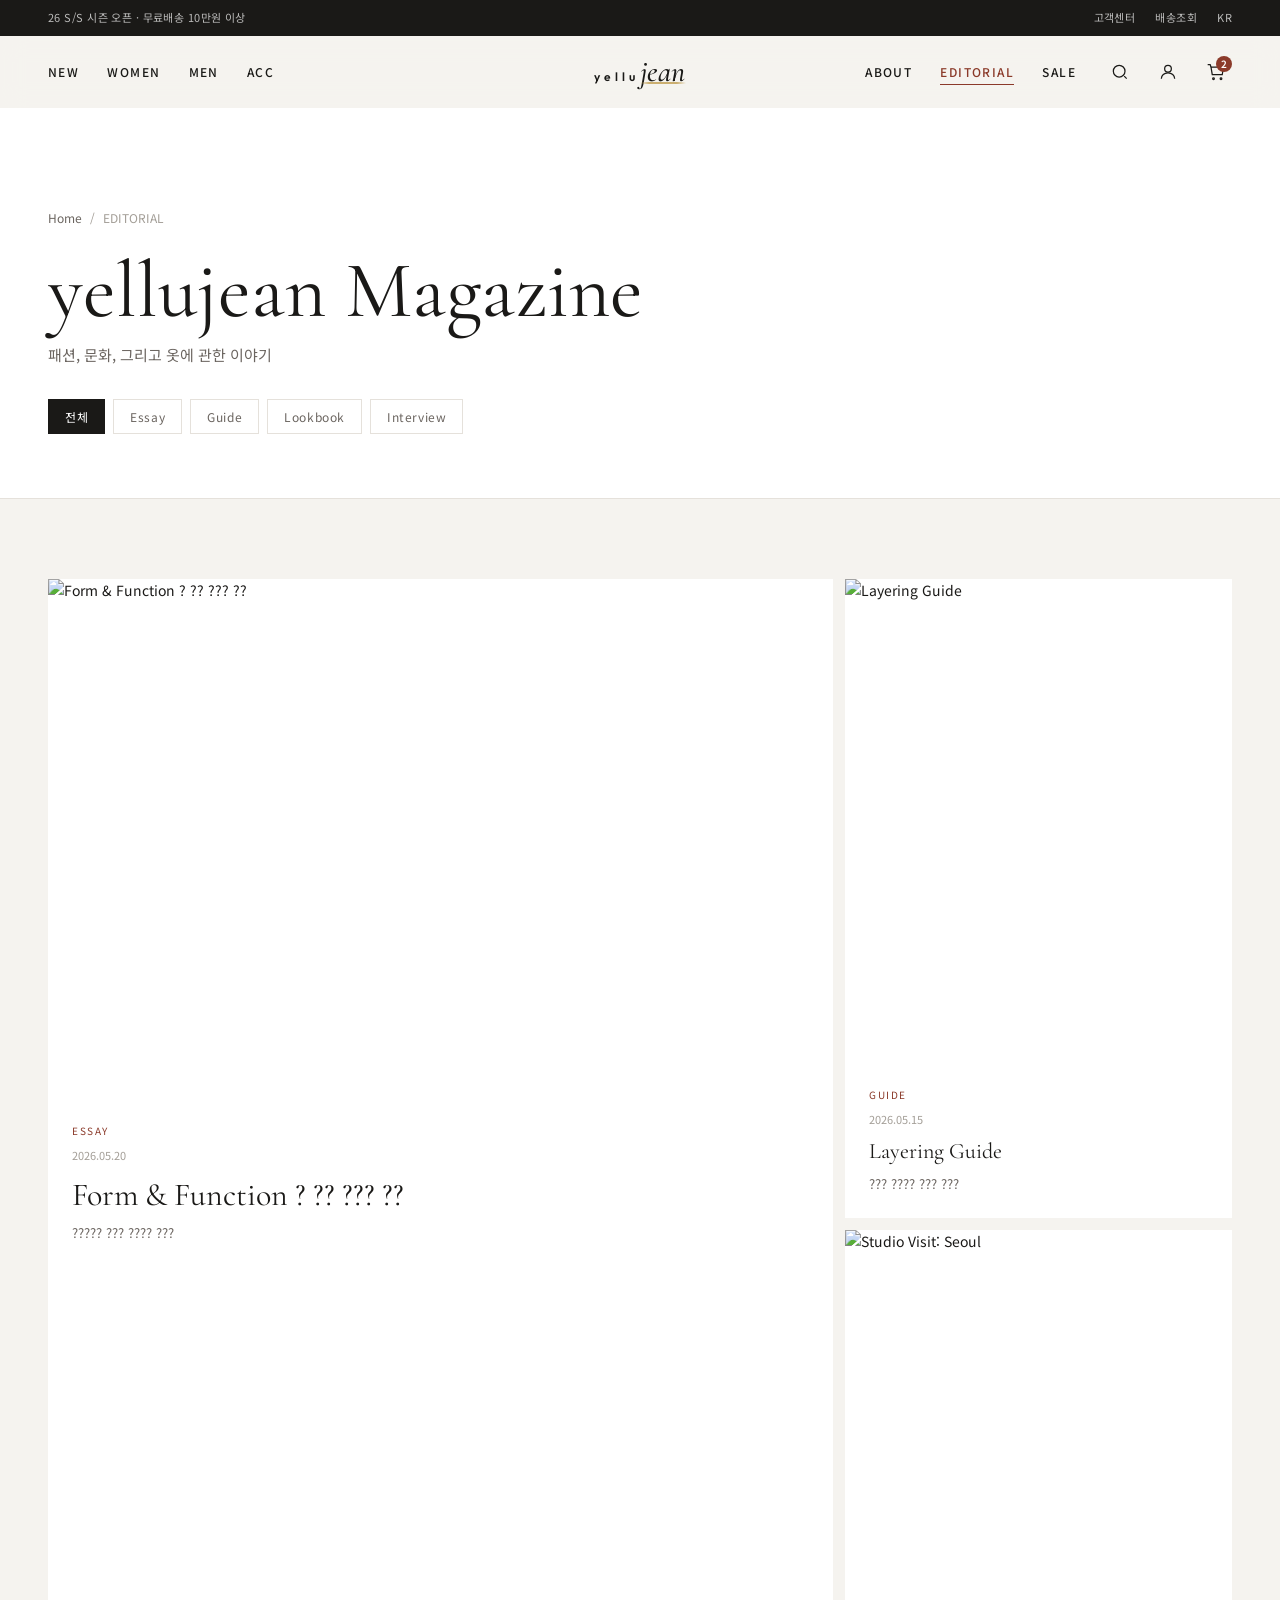
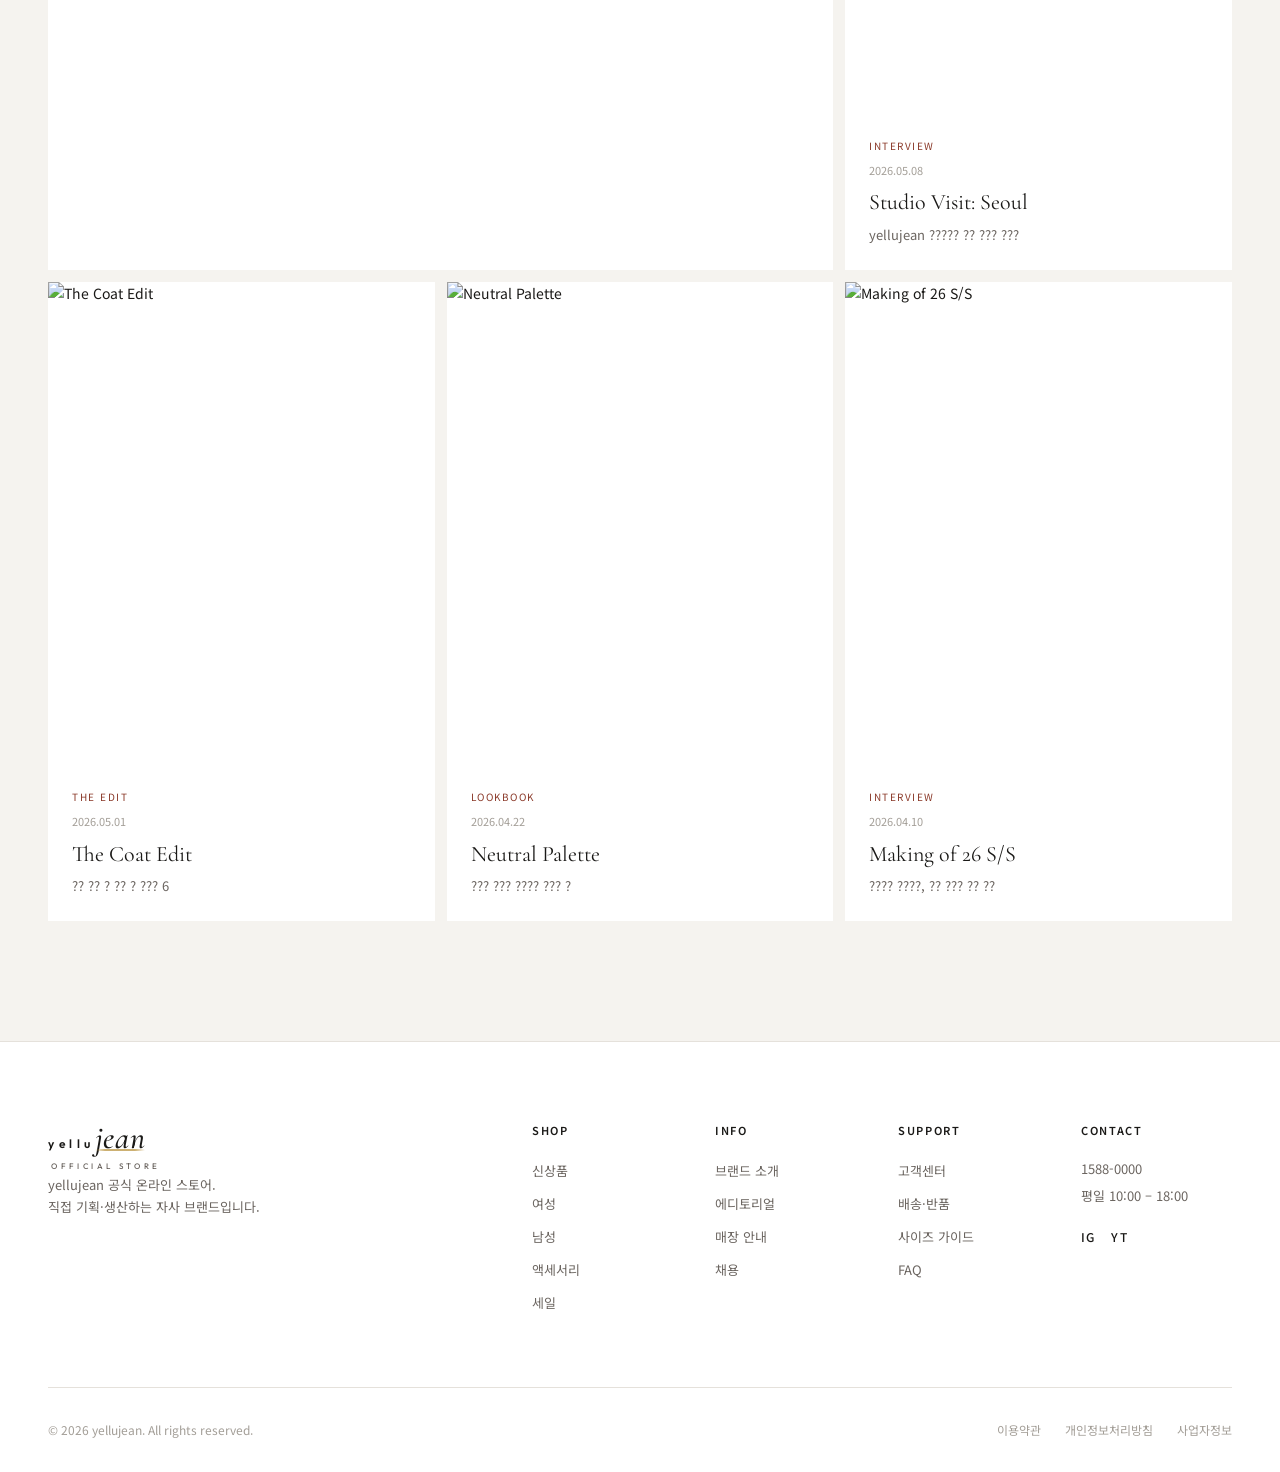
==== pages/editorial.html @ 1e6753be "심심해서 만든 yellujean(임시)브랜드 홈페이지 초안" ====
<!DOCTYPE html>
<html lang="ko">
<head>
  <meta charset="UTF-8" />
  <meta name="viewport" content="width=device-width, initial-scale=1.0" />
  <title>yellujean | EDITORIAL</title>
  <link rel="preconnect" href="https://fonts.googleapis.com" />
  <link rel="preconnect" href="https://fonts.gstatic.com" crossorigin />
  <link href="https://fonts.googleapis.com/css2?family=Cormorant+Garamond:ital,wght@0,400;0,500;0,600;1,400&family=Noto+Sans+KR:wght@300;400;500;600&family=Outfit:wght@400;500;600&display=swap" rel="stylesheet" />
  <link rel="stylesheet" href="../css/styles.css" />
  <link rel="stylesheet" href="../css/pages.css" />
</head>
<body data-page="editorial">
  <main>
    <section class="editorial-page-hero">
      <div class="container">
        <nav class="page-hero__breadcrumb">
          <a href="../index.html">Home</a>
          <span> / </span>
          <span>EDITORIAL</span>
        </nav>
        <h1>yellujean Magazine</h1>
        <p>패션, 문화, 그리고 옷에 관한 이야기</p>
        <div class="editorial-filters" role="group" aria-label="에디토리얼 필터">
          <button type="button" class="active" data-editorial-filter="all">전체</button>
          <button type="button" data-editorial-filter="essay">Essay</button>
          <button type="button" data-editorial-filter="guide">Guide</button>
          <button type="button" data-editorial-filter="lookbook">Lookbook</button>
          <button type="button" data-editorial-filter="interview">Interview</button>
        </div>
      </div>
    </section>

    <section class="editorial-list">
      <div class="container">
        <div class="editorial-list-grid" id="editorial-grid"></div>
      </div>
    </section>
  </main>

  <script src="../js/products.js"></script>
  <script src="../js/layout.js"></script>
  <script src="../js/pages.js"></script>
  <script src="../js/main.js"></script>
  <script>
    (function () {
      const btns = document.querySelectorAll("[data-editorial-filter]");
      const grid = document.getElementById("editorial-grid");
      if (!grid || !btns.length) return;

      const categoryLabels = {
        essay: "Essay",
        guide: "Guide",
        interview: "Interview",
        edit: "The Edit",
        lookbook: "Lookbook",
      };

      function render(filter) {
        const items = filter === "all"
          ? YELLUJEAN_EDITORIALS
          : YELLUJEAN_EDITORIALS.filter((e) => e.category === filter);

        grid.innerHTML = items.map((item) => {
          const featured = item.featured ? " editorial-list-card--featured" : "";
          return `
            <article class="editorial-list-card${featured}">
              <a href="#">
                <img src="${item.image}" alt="${item.title}" loading="lazy" />
                <div class="editorial-list-card__body">
                  <span class="editorial-list-card__cat">${categoryLabels[item.category] || item.category}</span>
                  <time datetime="${item.date}">${item.date.replace(/-/g, ".")}</time>
                  <h3>${item.title}</h3>
                  <p>${item.excerpt}</p>
                </div>
              </a>
            </article>`;
        }).join("");
      }

      btns.forEach((btn) => {
        btn.addEventListener("click", () => {
          btns.forEach((b) => b.classList.remove("active"));
          btn.classList.add("active");
          render(btn.dataset.editorialFilter);
        });
      });
    })();
  </script>
</body>
</html>
---- css/styles.css ----
/* ============================================
   yellujean — Select Shop
   Editorial / refined fashion e-commerce
   ============================================ */

:root {
  --color-bg: #f5f3ef;
  --color-bg-dark: #1a1917;
  --color-surface: #ffffff;
  --color-text: #1a1917;
  --color-text-muted: #6b6560;
  --color-text-light: #a39e97;
  --color-border: #e5e1db;
  --color-accent: #8b3a2a;
  --color-accent-hover: #6e2e21;

  --font-serif: "Cormorant Garamond", "Noto Serif KR", Georgia, serif;
  --font-sans: "Noto Sans KR", -apple-system, BlinkMacSystemFont, sans-serif;
  --font-brand: "Outfit", var(--font-sans);
  --color-brand-gold: #c4a35a;

  --header-height: 72px;
  --utility-height: 36px;
  --container-max: 1400px;
  --gutter: clamp(20px, 4vw, 48px);

  --ease-out: cubic-bezier(0.22, 1, 0.36, 1);
  --transition: 0.4s var(--ease-out);
}

*,
*::before,
*::after {
  box-sizing: border-box;
  margin: 0;
  padding: 0;
}

html {
  scroll-behavior: smooth;
  -webkit-font-smoothing: antialiased;
}

body {
  font-family: var(--font-sans);
  font-size: 14px;
  font-weight: 400;
  line-height: 1.6;
  color: var(--color-text);
  background: var(--color-bg);
  overflow-x: hidden;
}

img {
  display: block;
  max-width: 100%;
  height: auto;
}

a {
  color: inherit;
  text-decoration: none;
}

button {
  font-family: inherit;
  cursor: pointer;
  border: none;
  background: none;
}

ul, ol {
  list-style: none;
}

.container {
  width: 100%;
  max-width: var(--container-max);
  margin: 0 auto;
  padding: 0 var(--gutter);
}

/* ---- Utility Bar ---- */
.utility-bar {
  height: var(--utility-height);
  background: var(--color-bg-dark);
  color: rgba(255, 255, 255, 0.7);
  font-size: 11px;
  letter-spacing: 0.04em;
}

.utility-bar__inner {
  height: 100%;
  display: flex;
  align-items: center;
  justify-content: space-between;
}

.utility-bar__links {
  display: flex;
  gap: 20px;
}

.utility-bar__links a:hover {
  color: #fff;
}

/* ---- Header ---- */
.header {
  position: sticky;
  top: 0;
  z-index: 100;
  height: var(--header-height);
  background: rgba(245, 243, 239, 0.92);
  backdrop-filter: blur(12px);
  border-bottom: 1px solid transparent;
  transition: border-color var(--transition), box-shadow var(--transition);
}

.header.scrolled {
  border-color: var(--color-border);
  box-shadow: 0 1px 0 rgba(0, 0, 0, 0.04);
}

.header__inner {
  height: 100%;
  display: flex;
  align-items: center;
  justify-content: space-between;
  gap: 24px;
}

.header__left,
.header__right {
  display: flex;
  align-items: center;
  gap: 28px;
  flex: 1;
}

.header__left {
  justify-content: flex-start;
}

.header__right {
  justify-content: flex-end;
}

.header__menu-btn {
  display: none;
  flex-direction: column;
  gap: 6px;
  padding: 8px;
}

.header__menu-btn span {
  display: block;
  width: 22px;
  height: 1px;
  background: var(--color-text);
  transition: var(--transition);
}

.header__nav {
  display: flex;
  gap: 28px;
}

.header__nav a {
  font-size: 12px;
  font-weight: 500;
  letter-spacing: 0.12em;
  text-transform: uppercase;
  position: relative;
}

.header__nav a::after {
  content: "";
  position: absolute;
  left: 0;
  bottom: -4px;
  width: 0;
  height: 1px;
  background: var(--color-text);
  transition: width var(--transition);
}

.header__nav a:hover::after {
  width: 100%;
}

/* ---- Brand logo wordmark ---- */
.brand-logo {
  display: inline-flex;
  flex-direction: column;
  align-items: center;
  justify-content: center;
  text-decoration: none;
  color: inherit;
  line-height: 1;
  flex-shrink: 0;
  transition: opacity 0.25s ease;
}

.brand-logo:hover {
  opacity: 0.75;
}

.brand-logo__wordmark {
  display: inline-flex;
  align-items: baseline;
  gap: 0;
  position: relative;
}

.brand-logo__yellu {
  font-family: var(--font-brand);
  font-size: 13px;
  font-weight: 600;
  letter-spacing: 0.38em;
  text-transform: lowercase;
  color: var(--color-text);
  padding-right: 0.35em;
  margin-right: -0.35em;
}

.brand-logo__jean {
  font-family: var(--font-serif);
  font-size: 28px;
  font-weight: 500;
  font-style: italic;
  letter-spacing: 0.02em;
  color: var(--color-text);
  position: relative;
  line-height: 1;
}

.brand-logo__jean::after {
  content: "";
  position: absolute;
  left: 0;
  right: 0;
  bottom: 3px;
  height: 1.5px;
  background: linear-gradient(
    90deg,
    transparent 0%,
    var(--color-brand-gold) 20%,
    var(--color-brand-gold) 80%,
    transparent 100%
  );
  opacity: 0.85;
  pointer-events: none;
}

.brand-logo__tagline {
  font-family: var(--font-brand);
  font-size: 8px;
  font-weight: 500;
  letter-spacing: 0.42em;
  text-transform: uppercase;
  color: var(--color-text-light);
  margin-top: 6px;
  padding-left: 0.42em;
}

.brand-logo--header {
  position: relative;
  z-index: 1;
}

.brand-logo--header .brand-logo__yellu {
  font-size: 12px;
  letter-spacing: 0.36em;
}

.brand-logo--header .brand-logo__jean {
  font-size: 30px;
}

.brand-logo--menu .brand-logo__jean {
  font-size: 26px;
}

.brand-logo--footer {
  align-items: flex-start;
  margin-bottom: 4px;
}

.brand-logo--footer:hover {
  opacity: 1;
}

.brand-logo--footer .brand-logo__yellu {
  font-size: 12px;
}

.brand-logo--footer .brand-logo__jean {
  font-size: 32px;
}

.brand-logo--footer .brand-logo__tagline {
  margin-top: 8px;
  color: var(--color-text-muted);
}

.header__actions {
  display: flex;
  align-items: center;
  justify-content: flex-end;
  gap: 16px;
}

.header__icon-btn {
  display: flex;
  align-items: center;
  justify-content: center;
  padding: 6px;
  color: var(--color-text);
  transition: opacity 0.2s;
}

.header__icon-btn:hover {
  opacity: 0.6;
}

.header__cart {
  position: relative;
}

.header__cart-count {
  position: absolute;
  top: 0;
  right: 0;
  width: 16px;
  height: 16px;
  background: var(--color-accent);
  color: #fff;
  font-size: 10px;
  font-weight: 600;
  border-radius: 50%;
  display: flex;
  align-items: center;
  justify-content: center;
}

/* ---- Mobile Menu ---- */
.mobile-menu {
  position: fixed;
  top: 0;
  left: 0;
  width: min(320px, 85vw);
  height: 100vh;
  background: var(--color-surface);
  z-index: 200;
  transform: translateX(-100%);
  transition: transform var(--transition);
  padding: 24px;
}

.mobile-menu.open {
  transform: translateX(0);
}

.mobile-menu__header {
  display: flex;
  justify-content: space-between;
  align-items: center;
  margin-bottom: 48px;
}

.mobile-menu__header button {
  font-size: 32px;
  line-height: 1;
  color: var(--color-text-muted);
}

.mobile-menu__nav {
  display: flex;
  flex-direction: column;
  gap: 24px;
}

.mobile-menu__nav a {
  font-size: 18px;
  font-weight: 400;
  letter-spacing: 0.05em;
}

.overlay {
  position: fixed;
  inset: 0;
  background: rgba(0, 0, 0, 0.4);
  z-index: 150;
  opacity: 0;
  visibility: hidden;
  transition: opacity var(--transition), visibility var(--transition);
}

.overlay.visible {
  opacity: 1;
  visibility: visible;
}

/* ---- Buttons ---- */
.btn {
  display: inline-flex;
  align-items: center;
  justify-content: center;
  padding: 14px 32px;
  font-size: 12px;
  font-weight: 500;
  letter-spacing: 0.1em;
  text-transform: uppercase;
  transition: all var(--transition);
}

.btn--primary {
  background: var(--color-text);
  color: #fff;
}

.btn--primary:hover {
  background: var(--color-accent);
}

.btn--ghost {
  background: transparent;
  color: #fff;
  border: 1px solid rgba(255, 255, 255, 0.5);
}

.btn--ghost:hover {
  background: rgba(255, 255, 255, 0.1);
  border-color: #fff;
}

.btn--outline-light {
  background: transparent;
  color: #fff;
  border: 1px solid rgba(255, 255, 255, 0.6);
}

.btn--outline-light:hover {
  background: #fff;
  color: var(--color-text);
}

/* ---- Hero ---- */
.hero {
  position: relative;
  min-height: calc(100vh - var(--header-height) - var(--utility-height));
  display: flex;
  align-items: flex-end;
  overflow: hidden;
}

.hero__media {
  position: absolute;
  inset: 0;
}

.hero__img {
  width: 100%;
  height: 100%;
  object-fit: cover;
  object-position: center 20%;
}

.hero__overlay {
  position: absolute;
  inset: 0;
  background: linear-gradient(
    to top,
    rgba(26, 25, 23, 0.75) 0%,
    rgba(26, 25, 23, 0.2) 50%,
    rgba(26, 25, 23, 0.1) 100%
  );
}

.hero__content {
  position: relative;
  z-index: 2;
  padding-bottom: clamp(60px, 10vw, 120px);
  color: #fff;
}

.hero__label {
  font-size: 11px;
  font-weight: 500;
  letter-spacing: 0.2em;
  text-transform: uppercase;
  margin-bottom: 20px;
  opacity: 0.8;
}

.hero__title {
  font-family: var(--font-serif);
  font-size: clamp(56px, 10vw, 120px);
  font-weight: 400;
  line-height: 0.95;
  letter-spacing: -0.02em;
  margin-bottom: 24px;
}

.hero__title em {
  font-style: italic;
  font-weight: 400;
}

.hero__desc {
  font-size: 15px;
  font-weight: 300;
  max-width: 360px;
  opacity: 0.85;
  margin-bottom: 36px;
  line-height: 1.7;
}

.hero__cta {
  display: flex;
  gap: 16px;
  flex-wrap: wrap;
}

.hero__scroll {
  position: absolute;
  right: var(--gutter);
  bottom: 48px;
  z-index: 2;
  display: flex;
  flex-direction: column;
  align-items: center;
  gap: 12px;
  color: rgba(255, 255, 255, 0.6);
  font-size: 10px;
  letter-spacing: 0.15em;
  text-transform: uppercase;
}

.hero__scroll-line {
  width: 1px;
  height: 48px;
  background: linear-gradient(to bottom, rgba(255,255,255,0.6), transparent);
  animation: scrollPulse 2s ease-in-out infinite;
}

@keyframes scrollPulse {
  0%, 100% { opacity: 0.4; transform: scaleY(0.8); transform-origin: top; }
  50% { opacity: 1; transform: scaleY(1); }
}

/* ---- Quick Nav ---- */
.quick-nav {
  padding: 0;
  border-bottom: 1px solid var(--color-border);
  background: var(--color-surface);
}

.quick-nav__list {
  display: flex;
  overflow-x: auto;
  scrollbar-width: none;
}

.quick-nav__list::-webkit-scrollbar {
  display: none;
}

.quick-nav__list li {
  flex: 1;
  min-width: 140px;
  border-right: 1px solid var(--color-border);
}

.quick-nav__list li:last-child {
  border-right: none;
}

.quick-nav__list a {
  display: flex;
  flex-direction: column;
  align-items: center;
  gap: 8px;
  padding: 28px 16px;
  font-size: 13px;
  font-weight: 500;
  letter-spacing: 0.05em;
  transition: background var(--transition);
}

.quick-nav__list a:hover {
  background: var(--color-bg);
}

.quick-nav__num {
  font-family: var(--font-serif);
  font-size: 20px;
  color: var(--color-text-light);
}

/* ---- Editorial Banner ---- */
.editorial-banner {
  padding: clamp(48px, 8vw, 80px) 0;
}

.editorial-banner__grid {
  display: grid;
  grid-template-columns: 1.2fr 1fr;
  grid-template-rows: 1fr 1fr;
  gap: 12px;
  min-height: 560px;
}

.editorial-card {
  position: relative;
  overflow: hidden;
  display: block;
}

.editorial-card--large {
  grid-row: 1 / 3;
}

.editorial-card img {
  width: 100%;
  height: 100%;
  object-fit: cover;
  transition: transform 0.8s var(--ease-out);
}

.editorial-card:hover img {
  transform: scale(1.04);
}

.editorial-card__content {
  position: absolute;
  inset: 0;
  display: flex;
  flex-direction: column;
  justify-content: flex-end;
  padding: clamp(24px, 4vw, 40px);
  background: linear-gradient(to top, rgba(0,0,0,0.55) 0%, transparent 60%);
  color: #fff;
}

.editorial-card__tag {
  font-size: 10px;
  letter-spacing: 0.2em;
  text-transform: uppercase;
  margin-bottom: 8px;
  opacity: 0.8;
}

.editorial-card h2 {
  font-family: var(--font-serif);
  font-size: clamp(28px, 4vw, 42px);
  font-weight: 400;
  line-height: 1.1;
}

.editorial-card p {
  font-size: 13px;
  margin-top: 6px;
  opacity: 0.8;
}

/* ---- Section Common ---- */
.section {
  padding: clamp(64px, 10vw, 100px) 0;
}

.section-header {
  display: flex;
  align-items: flex-end;
  justify-content: space-between;
  margin-bottom: 48px;
  gap: 24px;
  flex-wrap: wrap;
}

.section-header--center {
  flex-direction: column;
  align-items: center;
  text-align: center;
}

.section-label {
  display: block;
  font-size: 11px;
  font-weight: 500;
  letter-spacing: 0.2em;
  text-transform: uppercase;
  color: var(--color-text-muted);
  margin-bottom: 8px;
}

.section-title {
  font-family: var(--font-serif);
  font-size: clamp(32px, 5vw, 48px);
  font-weight: 400;
  line-height: 1.1;
}

.section-link {
  font-size: 13px;
  color: var(--color-text-muted);
  letter-spacing: 0.02em;
  transition: color 0.2s;
}

.section-link:hover {
  color: var(--color-accent);
}

/* ---- Product Grid ---- */
.product-grid {
  display: grid;
  grid-template-columns: repeat(4, 1fr);
  gap: 12px;
}

.product-card__link {
  display: block;
}

.product-card__img-wrap {
  position: relative;
  aspect-ratio: 3 / 4;
  overflow: hidden;
  background: #e8e4df;
  margin-bottom: 16px;
}

.product-card__img {
  width: 100%;
  height: 100%;
  object-fit: cover;
  transition: opacity 0.5s var(--ease-out), transform 0.6s var(--ease-out);
}

.product-card__img--hover {
  position: absolute;
  inset: 0;
  opacity: 0;
}

.product-card:hover .product-card__img:not(.product-card__img--hover) {
  opacity: 0;
}

.product-card:hover .product-card__img--hover {
  opacity: 1;
}

.product-card:hover .product-card__img {
  transform: scale(1.03);
}

.product-card__badge {
  position: absolute;
  top: 12px;
  left: 12px;
  font-size: 10px;
  font-weight: 600;
  letter-spacing: 0.1em;
  padding: 4px 8px;
  background: var(--color-text);
  color: #fff;
}

.product-card__wish {
  position: absolute;
  top: 12px;
  right: 12px;
  width: 36px;
  height: 36px;
  background: rgba(255, 255, 255, 0.9);
  border-radius: 50%;
  display: flex;
  align-items: center;
  justify-content: center;
  opacity: 0;
  transform: translateY(-4px);
  transition: opacity 0.3s, transform 0.3s;
}

.product-card:hover .product-card__wish {
  opacity: 1;
  transform: translateY(0);
}

.product-card__wish:hover {
  color: var(--color-accent);
}

.product-card__category,
.product-card__brand {
  font-size: 11px;
  font-weight: 500;
  letter-spacing: 0.1em;
  color: var(--color-text-muted);
  display: block;
  margin-bottom: 4px;
}

.product-card__name {
  font-size: 14px;
  font-weight: 400;
  margin-bottom: 6px;
  line-height: 1.4;
}

.product-card__price {
  font-size: 14px;
  font-weight: 500;
}

/* ---- Lookbook ---- */
.lookbook {
  position: relative;
  min-height: 70vh;
  display: flex;
  align-items: center;
}

.lookbook__media {
  position: absolute;
  inset: 0;
}

.lookbook__media img {
  width: 100%;
  height: 100%;
  object-fit: cover;
}

.lookbook__media::after {
  content: "";
  position: absolute;
  inset: 0;
  background: rgba(26, 25, 23, 0.5);
}

.lookbook__content {
  position: relative;
  z-index: 2;
  max-width: var(--container-max);
  margin: 0 auto;
  padding: clamp(80px, 12vw, 160px) var(--gutter);
  color: #fff;
}

.lookbook__label {
  font-size: 11px;
  letter-spacing: 0.2em;
  text-transform: uppercase;
  opacity: 0.7;
  display: block;
  margin-bottom: 16px;
}

.lookbook__title {
  font-family: var(--font-serif);
  font-size: clamp(48px, 8vw, 88px);
  font-weight: 400;
  line-height: 0.95;
  margin-bottom: 20px;
}

.lookbook__text {
  font-size: 15px;
  font-weight: 300;
  max-width: 320px;
  opacity: 0.85;
  margin-bottom: 32px;
  line-height: 1.7;
}

/* ---- Ranking ---- */
.ranking-section {
  background: var(--color-surface);
}

.ranking-tabs {
  display: flex;
  gap: 4px;
}

.ranking-tabs__btn {
  padding: 8px 16px;
  font-size: 12px;
  letter-spacing: 0.05em;
  color: var(--color-text-muted);
  border: 1px solid var(--color-border);
  transition: all 0.2s;
}

.ranking-tabs__btn.active,
.ranking-tabs__btn:hover {
  background: var(--color-text);
  color: #fff;
  border-color: var(--color-text);
}

.ranking-list {
  display: flex;
  flex-direction: column;
  gap: 0;
}

.ranking-item {
  display: flex;
  align-items: center;
  gap: 24px;
  padding: 20px 0;
  border-bottom: 1px solid var(--color-border);
}

.ranking-item:first-child {
  border-top: 1px solid var(--color-border);
}

.ranking-item__rank {
  font-family: var(--font-serif);
  font-size: 32px;
  font-weight: 400;
  color: var(--color-text-light);
  min-width: 48px;
}

.ranking-item__link {
  display: flex;
  align-items: center;
  gap: 24px;
  flex: 1;
  transition: opacity 0.2s;
}

.ranking-item__link:hover {
  opacity: 0.7;
}

.ranking-item__link img {
  width: 80px;
  height: 100px;
  object-fit: cover;
  background: var(--color-bg);
}

.ranking-item__category,
.ranking-item__brand {
  font-size: 11px;
  letter-spacing: 0.1em;
  color: var(--color-text-muted);
  display: block;
  margin-bottom: 4px;
}

.ranking-item__info h3 {
  font-size: 15px;
  font-weight: 400;
  margin-bottom: 6px;
}

.ranking-item__price {
  font-size: 14px;
  font-weight: 500;
}

/* ---- Brands ---- */
.brand-marquee {
  overflow: hidden;
  margin-bottom: 48px;
  padding: 24px 0;
  border-top: 1px solid var(--color-border);
  border-bottom: 1px solid var(--color-border);
}

.brand-marquee__track {
  display: flex;
  gap: 64px;
  animation: marquee 30s linear infinite;
  width: max-content;
}

.brand-marquee__track span {
  font-family: var(--font-serif);
  font-size: clamp(24px, 4vw, 36px);
  color: var(--color-text-light);
  white-space: nowrap;
  letter-spacing: 0.1em;
}

@keyframes marquee {
  0% { transform: translateX(0); }
  100% { transform: translateX(-50%); }
}

.brand-grid {
  display: grid;
  grid-template-columns: repeat(4, 1fr);
  gap: 12px;
}

.brand-card {
  position: relative;
  aspect-ratio: 1;
  overflow: hidden;
  display: block;
}

.brand-card img {
  width: 100%;
  height: 100%;
  object-fit: cover;
  filter: grayscale(30%);
  transition: filter 0.5s, transform 0.6s var(--ease-out);
}

.brand-card:hover img {
  filter: grayscale(0%);
  transform: scale(1.05);
}

.brand-card span {
  position: absolute;
  bottom: 20px;
  left: 20px;
  font-size: 12px;
  font-weight: 500;
  letter-spacing: 0.15em;
  color: #fff;
  text-shadow: 0 1px 8px rgba(0,0,0,0.4);
}

/* ---- Magazine ---- */
.magazine-grid {
  display: grid;
  grid-template-columns: 1.4fr 1fr 1fr;
  gap: 12px;
}

.magazine-card a {
  display: block;
  position: relative;
  overflow: hidden;
}

.magazine-card img {
  width: 100%;
  aspect-ratio: 4 / 5;
  object-fit: cover;
  transition: transform 0.7s var(--ease-out);
}

.magazine-card--featured img {
  aspect-ratio: auto;
  min-height: 480px;
  height: 100%;
}

.magazine-card:hover img {
  transform: scale(1.03);
}

.magazine-card__content {
  position: absolute;
  bottom: 0;
  left: 0;
  right: 0;
  padding: 28px;
  background: linear-gradient(to top, rgba(0,0,0,0.7) 0%, transparent 100%);
  color: #fff;
}

.magazine-card time {
  font-size: 11px;
  letter-spacing: 0.05em;
  opacity: 0.7;
  display: block;
  margin-bottom: 8px;
}

.magazine-card h3 {
  font-family: var(--font-serif);
  font-size: clamp(20px, 2.5vw, 28px);
  font-weight: 400;
  line-height: 1.2;
}

.magazine-card p {
  font-size: 13px;
  margin-top: 8px;
  opacity: 0.8;
}

/* ---- Newsletter ---- */
.newsletter {
  background: var(--color-bg-dark);
  color: #fff;
  padding: clamp(64px, 10vw, 96px) 0;
}

.newsletter__inner {
  display: flex;
  align-items: center;
  justify-content: space-between;
  gap: 48px;
  flex-wrap: wrap;
}

.newsletter__text h2 {
  font-family: var(--font-serif);
  font-size: clamp(32px, 5vw, 44px);
  font-weight: 400;
  margin-bottom: 8px;
}

.newsletter__text p {
  font-size: 14px;
  font-weight: 300;
  opacity: 0.7;
}

.newsletter__form {
  display: flex;
  gap: 0;
  flex: 1;
  max-width: 480px;
  min-width: 280px;
}

.newsletter__form input {
  flex: 1;
  padding: 14px 20px;
  background: rgba(255, 255, 255, 0.08);
  border: 1px solid rgba(255, 255, 255, 0.2);
  border-right: none;
  color: #fff;
  font-family: inherit;
  font-size: 14px;
  outline: none;
  transition: border-color 0.2s;
}

.newsletter__form input::placeholder {
  color: rgba(255, 255, 255, 0.4);
}

.newsletter__form input:focus {
  border-color: rgba(255, 255, 255, 0.5);
}

.newsletter__form .btn {
  flex-shrink: 0;
  background: #fff;
  color: var(--color-text);
}

.newsletter__form .btn:hover {
  background: var(--color-accent);
  color: #fff;
}

/* ---- Footer ---- */
.footer {
  background: var(--color-surface);
  border-top: 1px solid var(--color-border);
  padding: clamp(64px, 8vw, 80px) 0 32px;
}

.footer__top {
  display: grid;
  grid-template-columns: 1.2fr 2fr;
  gap: 64px;
  margin-bottom: 64px;
}

.footer__brand p {
  font-size: 13px;
  color: var(--color-text-muted);
  line-height: 1.7;
}

.footer__cols {
  display: grid;
  grid-template-columns: repeat(4, 1fr);
  gap: 32px;
}

.footer__col h4 {
  font-size: 11px;
  font-weight: 600;
  letter-spacing: 0.15em;
  text-transform: uppercase;
  margin-bottom: 20px;
}

.footer__col ul li {
  margin-bottom: 10px;
}

.footer__col a {
  font-size: 13px;
  color: var(--color-text-muted);
  transition: color 0.2s;
}

.footer__col a:hover {
  color: var(--color-text);
}

.footer__col--contact p {
  font-size: 13px;
  color: var(--color-text-muted);
  margin-bottom: 6px;
}

.footer__social {
  display: flex;
  gap: 16px;
  margin-top: 20px;
}

.footer__social a {
  font-size: 12px;
  font-weight: 500;
  letter-spacing: 0.1em;
  color: var(--color-text);
}

.footer__bottom {
  display: flex;
  justify-content: space-between;
  align-items: center;
  padding-top: 32px;
  border-top: 1px solid var(--color-border);
  font-size: 12px;
  color: var(--color-text-light);
  flex-wrap: wrap;
  gap: 16px;
}

.footer__legal {
  display: flex;
  gap: 24px;
}

.footer__legal a:hover {
  color: var(--color-text);
}

/* ---- Responsive ---- */
@media (max-width: 1200px) {
  .product-grid {
    grid-template-columns: repeat(3, 1fr);
  }

  .product-grid .product-card:last-child {
    display: none;
  }

  .brand-grid {
    grid-template-columns: repeat(2, 1fr);
  }

  .magazine-grid {
    grid-template-columns: 1fr 1fr;
  }

  .magazine-card--featured {
    grid-column: 1 / -1;
  }
}

@media (max-width: 992px) {
  .header__nav {
    display: none;
  }

  .header__menu-btn {
    display: flex;
  }

  .header__right .header__nav {
    display: none;
  }

  .brand-logo--header {
    position: absolute;
    left: 50%;
    transform: translateX(-50%);
  }

  .header__inner {
    position: relative;
  }

  .editorial-banner__grid {
    grid-template-columns: 1fr;
    grid-template-rows: auto;
    min-height: auto;
  }

  .editorial-card--large {
    grid-row: auto;
    min-height: 400px;
  }

  .editorial-card:not(.editorial-card--large) {
    min-height: 280px;
  }

  .product-grid {
    grid-template-columns: repeat(2, 1fr);
  }

  .product-grid .product-card:last-child {
    display: block;
  }

  .footer__top {
    grid-template-columns: 1fr;
  }

  .footer__cols {
    grid-template-columns: repeat(2, 1fr);
  }
}

@media (max-width: 640px) {
  .utility-bar__links {
    display: none;
  }

  .hero__scroll {
    display: none;
  }

  .ranking-tabs {
    width: 100%;
    justify-content: flex-start;
  }

  .ranking-item__rank {
    font-size: 24px;
    min-width: 36px;
  }

  .ranking-item__link img {
    width: 64px;
    height: 80px;
  }

  .magazine-grid {
    grid-template-columns: 1fr;
  }

  .newsletter__inner {
    flex-direction: column;
    align-items: flex-start;
  }

  .newsletter__form {
    width: 100%;
    max-width: none;
  }

  .footer__cols {
    grid-template-columns: 1fr;
    gap: 24px;
  }

  .footer__bottom {
    flex-direction: column;
    align-items: flex-start;
  }
}
---- css/pages.css ----
/* ---- Shared sub-page styles ---- */

.header__nav a.is-active {
  color: var(--color-accent);
}

.header__nav a.is-active::after {
  width: 100%;
  background: var(--color-accent);
}

/* Page hero */
.page-hero {
  padding: clamp(48px, 8vw, 80px) 0 clamp(32px, 5vw, 48px);
  border-bottom: 1px solid var(--color-border);
  background: var(--color-surface);
}

.page-hero__breadcrumb {
  display: flex;
  align-items: center;
  gap: 8px;
  font-size: 12px;
  color: var(--color-text-muted);
  margin-bottom: 24px;
}

.page-hero__breadcrumb a:hover {
  color: var(--color-text);
}

.page-hero__breadcrumb span {
  color: var(--color-text-light);
}

.page-hero__label {
  font-size: 11px;
  font-weight: 500;
  letter-spacing: 0.2em;
  text-transform: uppercase;
  color: var(--color-text-muted);
  display: block;
  margin-bottom: 8px;
}

.page-hero__title {
  font-family: var(--font-serif);
  font-size: clamp(40px, 7vw, 72px);
  font-weight: 400;
  line-height: 1;
  margin-bottom: 12px;
}

.page-hero__desc {
  font-size: 15px;
  font-weight: 300;
  color: var(--color-text-muted);
  max-width: 480px;
}

.page-hero--dark {
  background: var(--color-bg-dark);
  color: #fff;
  border-bottom: none;
}

.page-hero--dark .page-hero__breadcrumb,
.page-hero--dark .page-hero__breadcrumb a {
  color: rgba(255, 255, 255, 0.5);
}

.page-hero--dark .page-hero__breadcrumb a:hover {
  color: #fff;
}

.page-hero--dark .page-hero__label,
.page-hero--dark .page-hero__desc {
  color: rgba(255, 255, 255, 0.6);
}

/* Listing layout */
.listing-page {
  padding: clamp(40px, 6vw, 64px) 0 clamp(80px, 10vw, 120px);
}

.listing-layout {
  display: grid;
  grid-template-columns: 220px 1fr;
  gap: clamp(32px, 5vw, 64px);
  align-items: start;
}

.listing-sidebar {
  position: sticky;
  top: calc(var(--header-height) + var(--utility-height) + 24px);
}

.listing-sidebar h3 {
  font-size: 11px;
  font-weight: 600;
  letter-spacing: 0.15em;
  text-transform: uppercase;
  margin-bottom: 16px;
  color: var(--color-text-muted);
}

.filter-list {
  display: flex;
  flex-direction: column;
  gap: 4px;
  margin-bottom: 40px;
}

.filter-list button {
  text-align: left;
  padding: 10px 0;
  font-size: 14px;
  color: var(--color-text-muted);
  border-bottom: 1px solid transparent;
  transition: color 0.2s, border-color 0.2s;
}

.filter-list button:hover,
.filter-list button.active {
  color: var(--color-text);
}

.filter-list button.active {
  border-bottom-color: var(--color-text);
  font-weight: 500;
}

.listing-toolbar {
  display: flex;
  align-items: center;
  justify-content: space-between;
  margin-bottom: 32px;
  padding-bottom: 20px;
  border-bottom: 1px solid var(--color-border);
  flex-wrap: wrap;
  gap: 16px;
}

.listing-toolbar__count {
  font-size: 13px;
  color: var(--color-text-muted);
}

.listing-toolbar__sort {
  display: flex;
  align-items: center;
  gap: 12px;
}

.listing-toolbar__sort label {
  font-size: 12px;
  color: var(--color-text-muted);
}

.listing-toolbar__sort select {
  padding: 8px 32px 8px 12px;
  font-family: inherit;
  font-size: 13px;
  border: 1px solid var(--color-border);
  background: var(--color-surface);
  color: var(--color-text);
  appearance: none;
  background-image: url("data:image/svg+xml,%3Csvg xmlns='http://www.w3.org/2000/svg' width='12' height='12' viewBox='0 0 24 24' fill='none' stroke='%236b6560' stroke-width='2'%3E%3Cpath d='M6 9l6 6 6-6'/%3E%3C/svg%3E");
  background-repeat: no-repeat;
  background-position: right 10px center;
  cursor: pointer;
  outline: none;
}

.listing-grid {
  display: grid;
  grid-template-columns: repeat(3, 1fr);
  gap: 12px;
}

.product-card__price--sale {
  color: var(--color-accent);
  font-weight: 600;
}

.product-card__price--orig {
  font-size: 12px;
  color: var(--color-text-light);
  text-decoration: line-through;
  font-weight: 400;
  margin-left: 6px;
}

.product-card__badge--sale {
  background: var(--color-accent);
}

.empty-state {
  display: none;
  text-align: center;
  padding: 80px 24px;
  color: var(--color-text-muted);
}

.empty-state.visible {
  display: block;
}

.empty-state h3 {
  font-family: var(--font-serif);
  font-size: 28px;
  margin-bottom: 8px;
  color: var(--color-text);
}

/* Pagination */
.pagination {
  display: flex;
  justify-content: center;
  gap: 8px;
  margin-top: 64px;
}

.pagination button,
.pagination span {
  min-width: 40px;
  height: 40px;
  display: flex;
  align-items: center;
  justify-content: center;
  font-size: 13px;
  border: 1px solid var(--color-border);
  background: var(--color-surface);
  color: var(--color-text-muted);
  transition: all 0.2s;
}

.pagination button:hover,
.pagination span.is-current {
  background: var(--color-text);
  color: #fff;
  border-color: var(--color-text);
}

.pagination button:disabled {
  opacity: 0.4;
  cursor: not-allowed;
}

/* About page */
.about-hero {
  padding: clamp(64px, 10vw, 100px) 0 clamp(48px, 8vw, 64px);
  background: var(--color-surface);
  border-bottom: 1px solid var(--color-border);
}

.about-hero__title {
  font-family: var(--font-serif);
  font-size: clamp(56px, 9vw, 96px);
  font-weight: 400;
  line-height: 1;
  margin-bottom: 16px;
  text-transform: lowercase;
}

.about-hero__lead {
  font-size: 16px;
  font-weight: 300;
  color: var(--color-text-muted);
  max-width: 520px;
  line-height: 1.7;
}

.about-story {
  padding: clamp(64px, 10vw, 100px) 0;
}

.about-story__grid {
  display: grid;
  grid-template-columns: 1fr 1fr;
  gap: clamp(32px, 6vw, 80px);
  align-items: center;
}

.about-story__media img {
  width: 100%;
  aspect-ratio: 4 / 5;
  object-fit: cover;
}

.about-story__text h2 {
  font-family: var(--font-serif);
  font-size: clamp(32px, 5vw, 44px);
  font-weight: 400;
  margin-bottom: 24px;
}

.about-story__text p {
  font-size: 15px;
  color: var(--color-text-muted);
  line-height: 1.8;
  margin-bottom: 16px;
}

.about-values {
  padding: clamp(64px, 10vw, 100px) 0;
  background: var(--color-surface);
  border-top: 1px solid var(--color-border);
}

.about-values__list {
  display: grid;
  grid-template-columns: repeat(3, 1fr);
  gap: 32px;
  margin-top: 48px;
}

.about-values__list li {
  padding-top: 24px;
  border-top: 1px solid var(--color-border);
}

.about-values__num {
  font-family: var(--font-serif);
  font-size: 24px;
  color: var(--color-text-light);
  display: block;
  margin-bottom: 16px;
}

.about-values__list h3 {
  font-size: 16px;
  font-weight: 500;
  margin-bottom: 10px;
}

.about-values__list p {
  font-size: 14px;
  color: var(--color-text-muted);
  line-height: 1.7;
}

.about-wholesale {
  padding: clamp(64px, 10vw, 80px) 0 clamp(80px, 10vw, 120px);
}

.about-wholesale__inner {
  display: flex;
  align-items: center;
  justify-content: space-between;
  gap: 48px;
  padding: clamp(40px, 6vw, 56px);
  background: var(--color-bg-dark);
  color: #fff;
  flex-wrap: wrap;
}

.about-wholesale__inner .section-label {
  color: rgba(255, 255, 255, 0.5);
}

.about-wholesale__inner h2 {
  font-family: var(--font-serif);
  font-size: clamp(28px, 4vw, 40px);
  font-weight: 400;
  margin: 8px 0 12px;
}

.about-wholesale__inner p {
  font-size: 14px;
  opacity: 0.75;
  max-width: 400px;
  line-height: 1.7;
}

.about-wholesale .btn--primary {
  background: #fff;
  color: var(--color-text);
}

.about-wholesale .btn--primary:hover {
  background: var(--color-brand-gold);
  color: #fff;
}

/* Home about teaser */
.about-teaser {
  background: var(--color-surface);
  border-top: 1px solid var(--color-border);
}

.about-teaser__grid {
  display: grid;
  grid-template-columns: 1fr 1fr;
  gap: clamp(32px, 6vw, 64px);
  align-items: center;
}

.about-teaser__content p {
  font-size: 15px;
  color: var(--color-text-muted);
  line-height: 1.8;
  margin: 20px 0 32px;
  max-width: 420px;
}

.about-teaser__visual {
  display: block;
  overflow: hidden;
}

.about-teaser__visual img {
  width: 100%;
  aspect-ratio: 4 / 5;
  object-fit: cover;
  transition: transform 0.7s var(--ease-out);
}

.about-teaser__visual:hover img {
  transform: scale(1.03);
}

@media (max-width: 992px) {
  .about-story__grid,
  .about-teaser__grid {
    grid-template-columns: 1fr;
  }

  .about-values__list {
    grid-template-columns: 1fr;
  }
}

/* Legacy brand page (unused) */
.brand-page-hero {
  padding: clamp(64px, 10vw, 100px) 0;
  text-align: center;
  background: var(--color-bg-dark);
  color: #fff;
}

.brand-page-hero h1 {
  font-family: var(--font-serif);
  font-size: clamp(48px, 8vw, 80px);
  font-weight: 400;
  margin-bottom: 12px;
}

.brand-page-hero p {
  font-size: 15px;
  font-weight: 300;
  opacity: 0.7;
}

.brand-directory {
  display: grid;
  grid-template-columns: repeat(3, 1fr);
  gap: 12px;
  padding: clamp(48px, 8vw, 80px) 0;
}

.brand-directory-card {
  position: relative;
  aspect-ratio: 4 / 5;
  overflow: hidden;
  display: block;
}

.brand-directory-card img {
  width: 100%;
  height: 100%;
  object-fit: cover;
  filter: grayscale(40%);
  transition: filter 0.5s, transform 0.7s var(--ease-out);
}

.brand-directory-card:hover img {
  filter: grayscale(0%);
  transform: scale(1.04);
}

.brand-directory-card__info {
  position: absolute;
  inset: 0;
  display: flex;
  flex-direction: column;
  justify-content: flex-end;
  padding: 28px;
  background: linear-gradient(to top, rgba(0, 0, 0, 0.6) 0%, transparent 55%);
  color: #fff;
}

.brand-directory-card__info h3 {
  font-family: var(--font-serif);
  font-size: 28px;
  font-weight: 400;
  margin-bottom: 4px;
}

.brand-directory-card__info span {
  font-size: 12px;
  letter-spacing: 0.1em;
  opacity: 0.8;
}

.brand-alpha {
  padding-bottom: clamp(80px, 10vw, 120px);
}

.brand-alpha__list {
  display: flex;
  flex-wrap: wrap;
  gap: 12px 24px;
  justify-content: center;
  padding-top: 48px;
  border-top: 1px solid var(--color-border);
}

.brand-alpha__list a {
  font-size: 13px;
  letter-spacing: 0.08em;
  color: var(--color-text-muted);
  transition: color 0.2s;
}

.brand-alpha__list a:hover {
  color: var(--color-accent);
}

/* Editorial page */
.editorial-page-hero {
  padding: clamp(64px, 10vw, 100px) 0 clamp(48px, 8vw, 64px);
  background: var(--color-surface);
  border-bottom: 1px solid var(--color-border);
}

.editorial-page-hero h1 {
  font-family: var(--font-serif);
  font-size: clamp(48px, 8vw, 80px);
  font-weight: 400;
  line-height: 1;
  margin-bottom: 12px;
}

.editorial-page-hero p {
  font-size: 15px;
  color: var(--color-text-muted);
  max-width: 400px;
}

.editorial-filters {
  display: flex;
  gap: 8px;
  margin-top: 32px;
  flex-wrap: wrap;
}

.editorial-filters button {
  padding: 8px 16px;
  font-size: 12px;
  letter-spacing: 0.05em;
  border: 1px solid var(--color-border);
  color: var(--color-text-muted);
  transition: all 0.2s;
}

.editorial-filters button.active,
.editorial-filters button:hover {
  background: var(--color-text);
  color: #fff;
  border-color: var(--color-text);
}

.editorial-list {
  padding: clamp(48px, 8vw, 80px) 0 clamp(80px, 10vw, 120px);
}

.editorial-list-grid {
  display: grid;
  grid-template-columns: repeat(3, 1fr);
  gap: 12px;
}

.editorial-list-card {
  background: var(--color-surface);
  overflow: hidden;
}

.editorial-list-card a {
  display: block;
}

.editorial-list-card img {
  width: 100%;
  aspect-ratio: 4 / 5;
  object-fit: cover;
  transition: transform 0.7s var(--ease-out);
}

.editorial-list-card:hover img {
  transform: scale(1.03);
}

.editorial-list-card--featured {
  grid-column: span 2;
  grid-row: span 2;
}

.editorial-list-card--featured img {
  aspect-ratio: auto;
  min-height: 100%;
  height: 520px;
}

.editorial-list-card__body {
  padding: 24px;
}

.editorial-list-card__cat {
  font-size: 10px;
  letter-spacing: 0.15em;
  text-transform: uppercase;
  color: var(--color-accent);
  display: block;
  margin-bottom: 8px;
}

.editorial-list-card time {
  font-size: 11px;
  color: var(--color-text-light);
  display: block;
  margin-bottom: 10px;
}

.editorial-list-card h3 {
  font-family: var(--font-serif);
  font-size: 22px;
  font-weight: 400;
  line-height: 1.25;
  margin-bottom: 8px;
}

.editorial-list-card--featured h3 {
  font-size: 32px;
}

.editorial-list-card p {
  font-size: 13px;
  color: var(--color-text-muted);
  line-height: 1.6;
}

/* Sale banner */
.sale-banner {
  background: var(--color-accent);
  color: #fff;
  padding: 20px 0;
  text-align: center;
  font-size: 13px;
  letter-spacing: 0.08em;
}

/* Responsive */
@media (max-width: 992px) {
  .listing-layout {
    grid-template-columns: 1fr;
  }

  .listing-sidebar {
    position: static;
    display: flex;
    flex-wrap: wrap;
    gap: 24px;
    align-items: flex-start;
  }

  .listing-sidebar > div {
    flex: 1;
    min-width: 140px;
  }

  .filter-list {
    flex-direction: row;
    flex-wrap: wrap;
    gap: 8px;
    margin-bottom: 0;
  }

  .filter-list button {
    padding: 8px 16px;
    border: 1px solid var(--color-border);
  }

  .filter-list button.active {
    border-color: var(--color-text);
    background: var(--color-text);
    color: #fff;
  }

  .listing-grid {
    grid-template-columns: repeat(2, 1fr);
  }

  .brand-directory {
    grid-template-columns: repeat(2, 1fr);
  }

  .editorial-list-grid {
    grid-template-columns: 1fr 1fr;
  }

  .editorial-list-card--featured {
    grid-column: 1 / -1;
    grid-row: auto;
  }

  .editorial-list-card--featured img {
    height: 360px;
  }
}

@media (max-width: 640px) {
  .listing-grid {
    grid-template-columns: repeat(2, 1fr);
    gap: 8px;
  }

  .brand-directory {
    grid-template-columns: 1fr;
  }

  .editorial-list-grid {
    grid-template-columns: 1fr;
  }
}
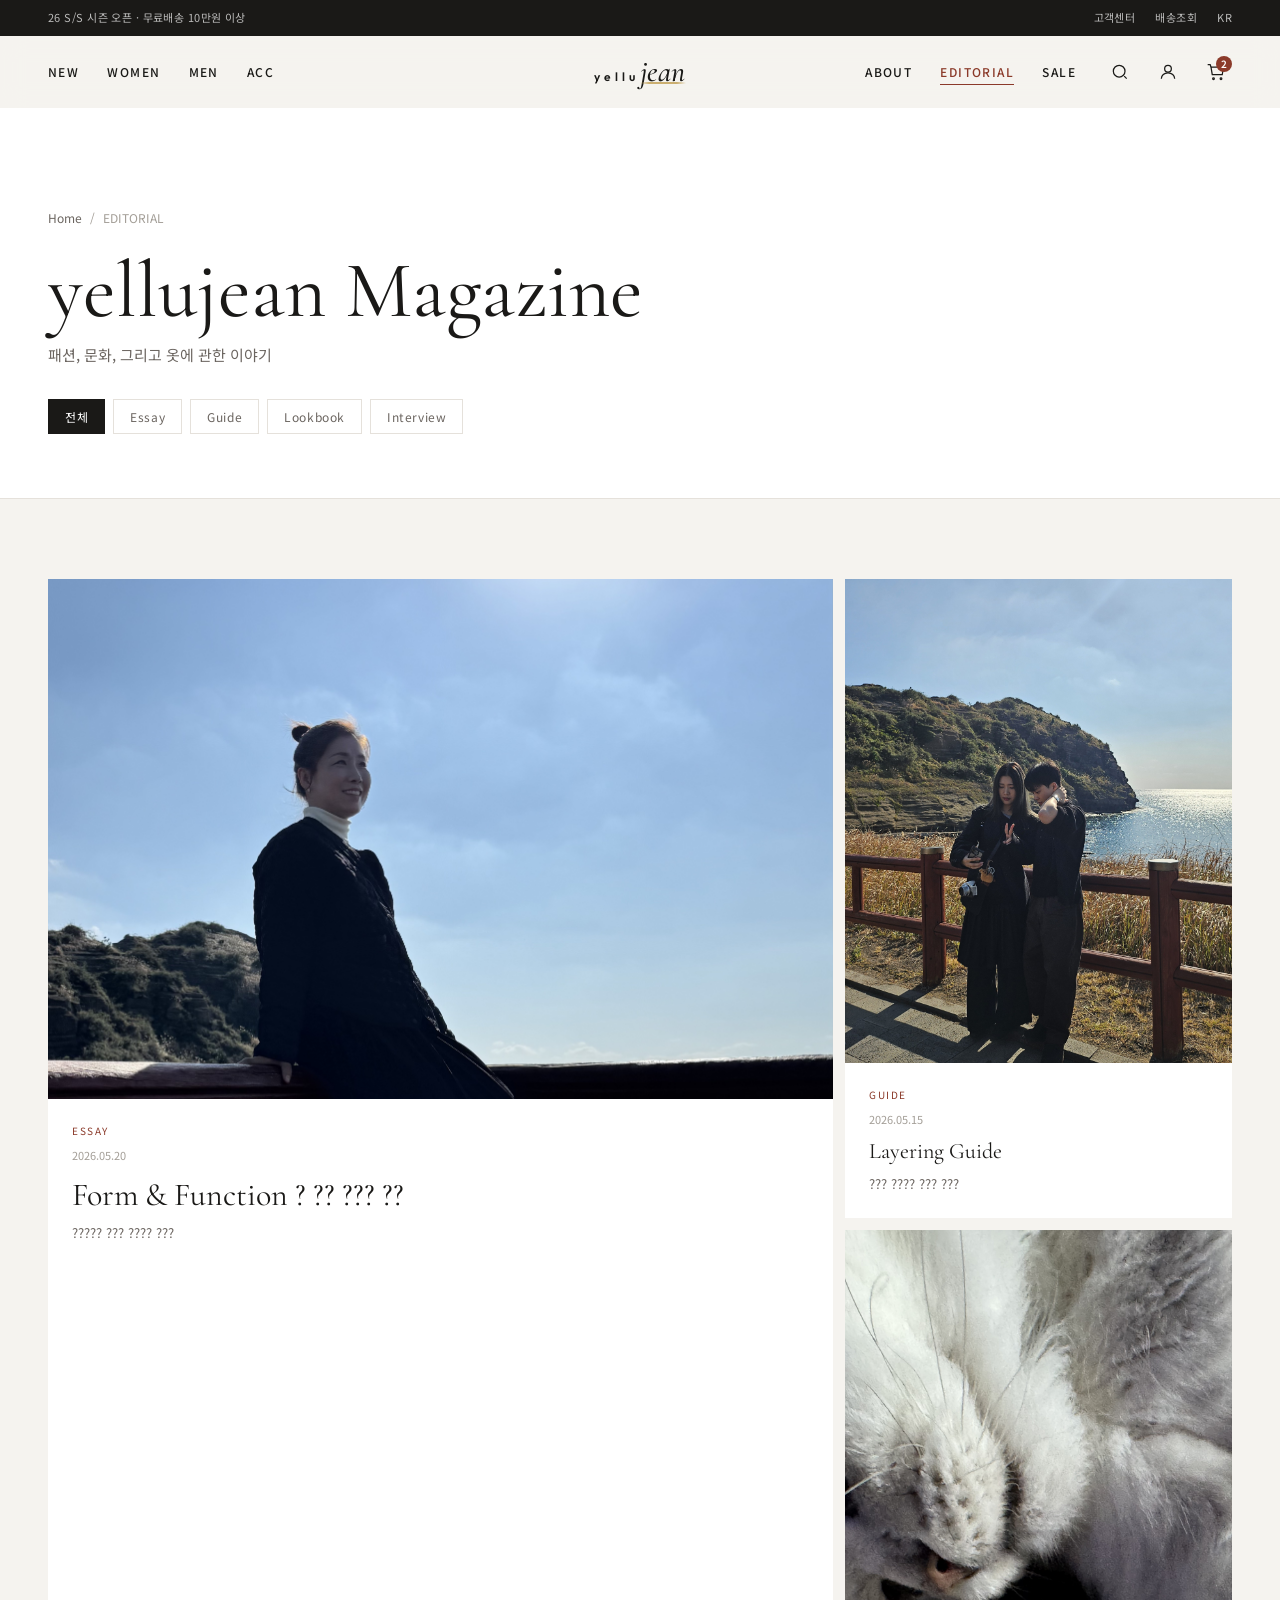
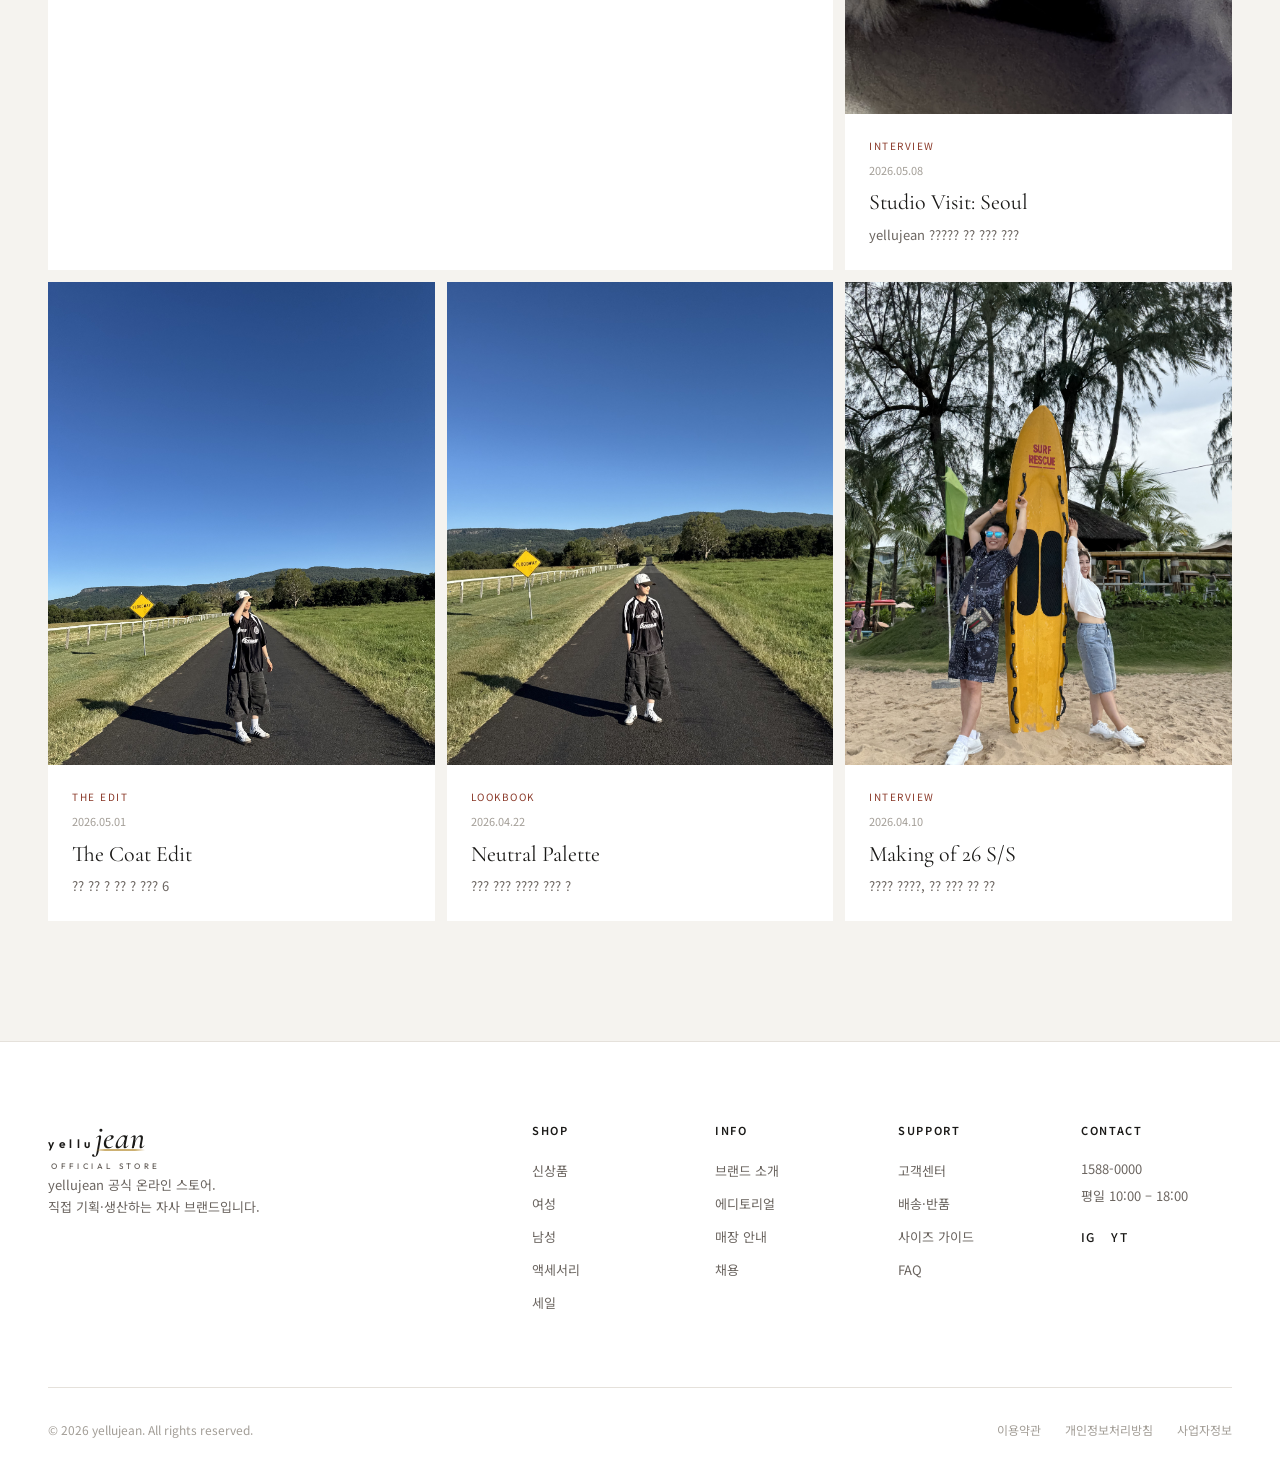
==== commit 743a2afb: "임시 사진 업로드" ====
--- a/pages/editorial.html
+++ b/pages/editorial.html
@@ -66,7 +66,7 @@
           return `
             <article class="editorial-list-card${featured}">
               <a href="#">
-                <img src="${item.image}" alt="${item.title}" loading="lazy" />
+                <img src="${resolveSiteAsset(item.image)}" alt="${item.title}" loading="lazy" />
                 <div class="editorial-list-card__body">
                   <span class="editorial-list-card__cat">${categoryLabels[item.category] || item.category}</span>
                   <time datetime="${item.date}">${item.date.replace(/-/g, ".")}</time>
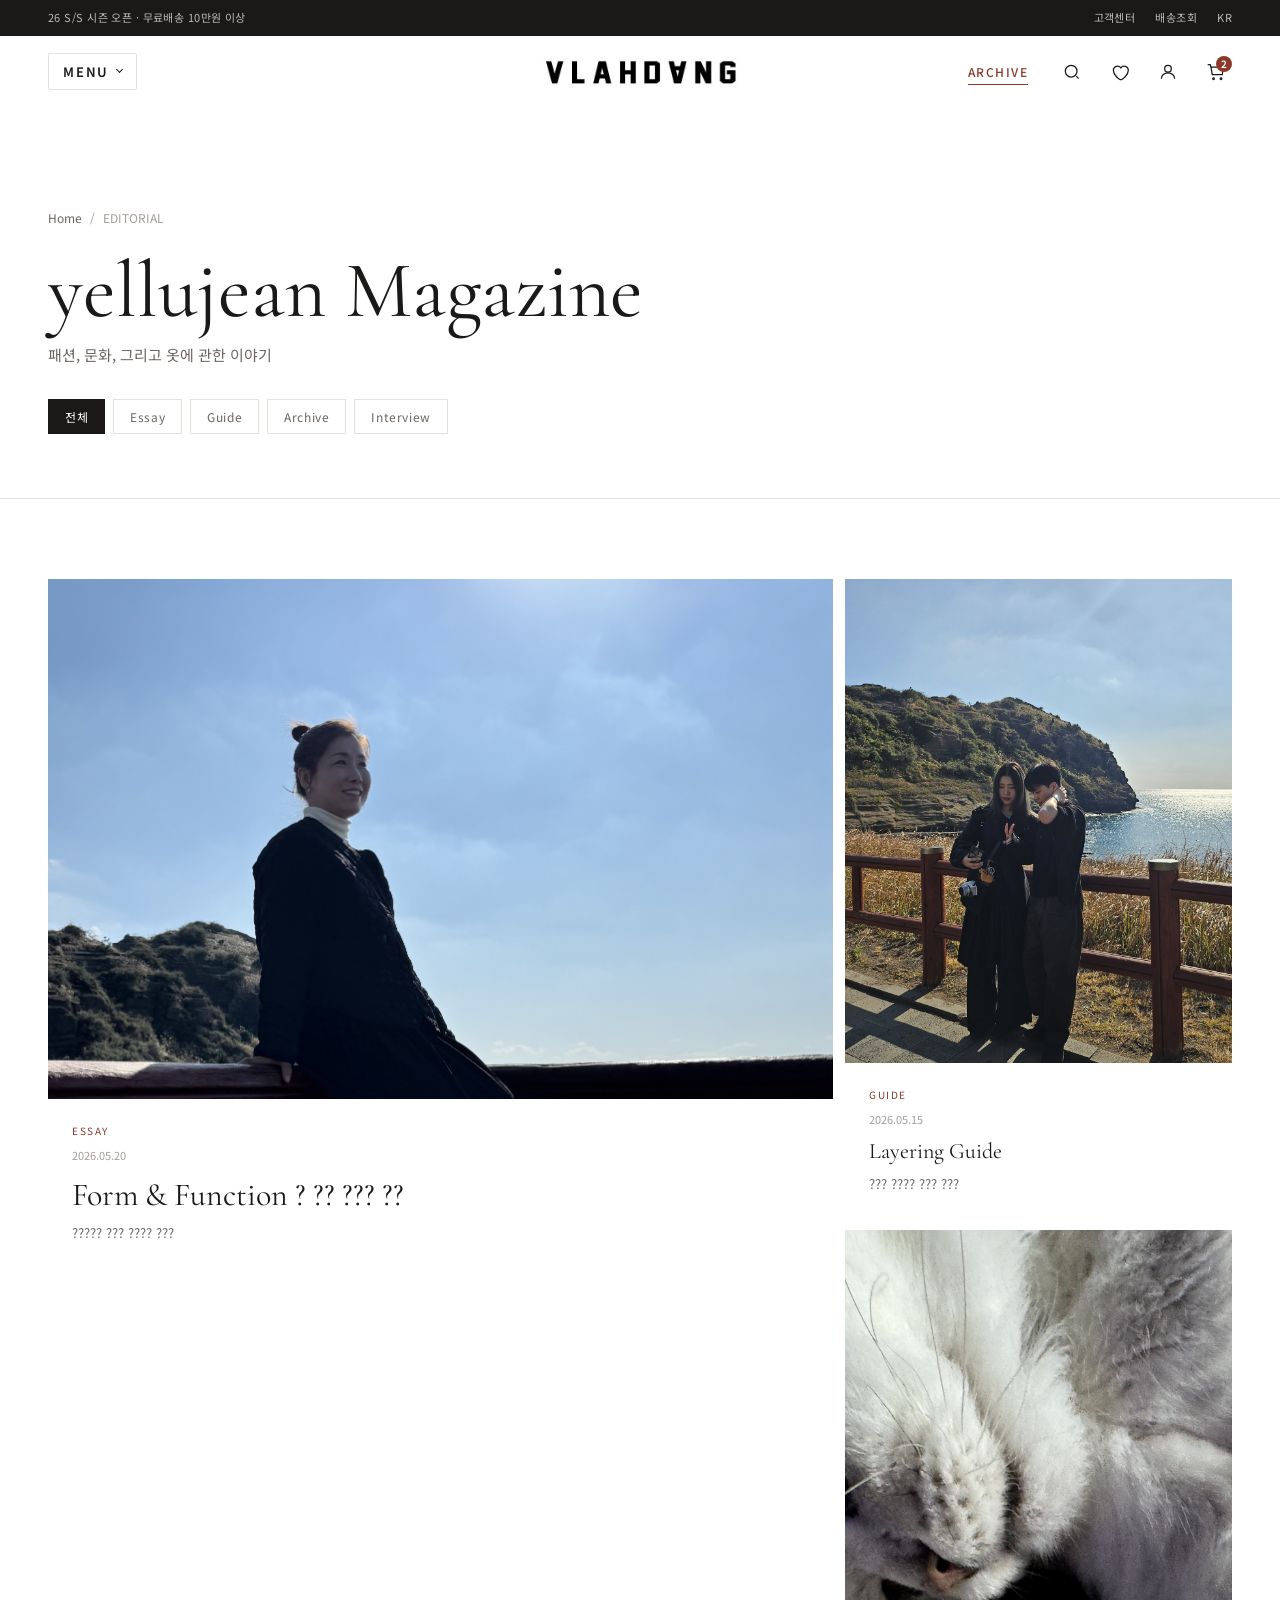
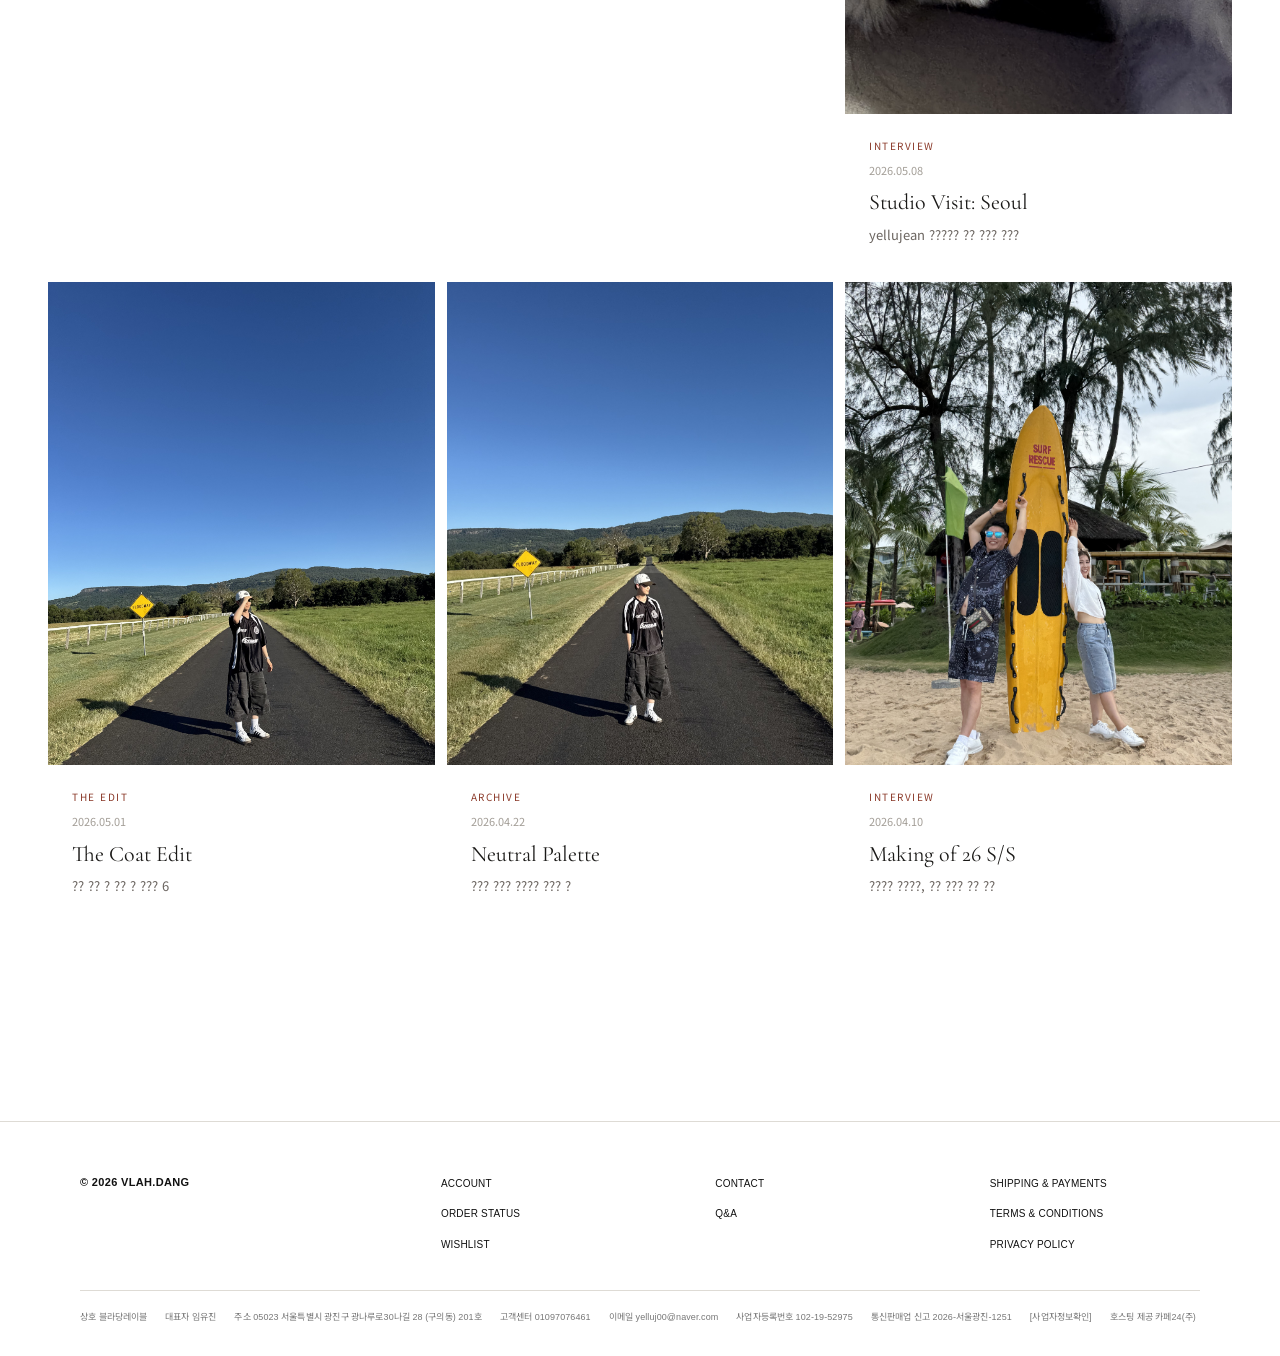
==== commit cb48c86b: "new design start" ====
--- a/pages/editorial.html
+++ b/pages/editorial.html
@@ -25,7 +25,7 @@
           <button type="button" class="active" data-editorial-filter="all">전체</button>
           <button type="button" data-editorial-filter="essay">Essay</button>
           <button type="button" data-editorial-filter="guide">Guide</button>
-          <button type="button" data-editorial-filter="lookbook">Lookbook</button>
+          <button type="button" data-editorial-filter="archive">Archive</button>
           <button type="button" data-editorial-filter="interview">Interview</button>
         </div>
       </div>
@@ -53,7 +53,7 @@
         guide: "Guide",
         interview: "Interview",
         edit: "The Edit",
-        lookbook: "Lookbook",
+        archive: "Archive",
       };
 
       function render(filter) {
--- a/css/styles.css
+++ b/css/styles.css
@@ -4,7 +4,7 @@
    ============================================ */
 
 :root {
-  --color-bg: #f5f3ef;
+  --color-bg: #ffffff;
   --color-bg-dark: #1a1917;
   --color-surface: #ffffff;
   --color-text: #1a1917;
@@ -111,13 +111,13 @@
   top: 0;
   z-index: 100;
   height: var(--header-height);
-  background: rgba(245, 243, 239, 0.92);
-  backdrop-filter: blur(12px);
+  background: #ffffff;
   border-bottom: 1px solid transparent;
   transition: border-color var(--transition), box-shadow var(--transition);
 }
 
 .header.scrolled {
+  background: #ffffff;
   border-color: var(--color-border);
   box-shadow: 0 1px 0 rgba(0, 0, 0, 0.04);
 }
@@ -188,16 +188,92 @@
 .header__nav a:hover::after {
   width: 100%;
 }
-
-/* ---- Brand logo wordmark ---- */
+.header__menu-item {
+  position: relative;
+}
+
+.header__menu-trigger {
+  display: inline-flex;
+  align-items: center;
+  gap: 8px;
+  min-height: 34px;
+  padding: 8px 14px;
+  border: 1px solid var(--color-border);
+  border-radius: 2px;
+  background: rgba(255, 255, 255, 0.82);
+  font-size: 13px;
+  font-weight: 600;
+  letter-spacing: 0.14em;
+  text-transform: uppercase;
+  color: var(--color-text);
+  transition: border-color var(--transition), background var(--transition), color var(--transition);
+}
+
+.header__menu-trigger::after {
+  content: "";
+  width: 5px;
+  height: 5px;
+  border-right: 1px solid currentColor;
+  border-bottom: 1px solid currentColor;
+  transform: translateY(-2px) rotate(45deg);
+  transition: transform var(--transition);
+}
+
+.header__menu-item:hover .header__menu-trigger,
+.header__menu-item:focus-within .header__menu-trigger {
+  border-color: var(--color-text);
+  background: #fff;
+}
+
+.header__menu-item:hover .header__menu-trigger::after,
+.header__menu-item:focus-within .header__menu-trigger::after {
+  transform: translateY(1px) rotate(225deg);
+}
+
+.header__submenu {
+  position: absolute;
+  top: calc(100% + 18px);
+  left: 0;
+  z-index: 20;
+  min-width: 212px;
+  padding: 12px 0 14px;
+  background: #fff;
+  border: 1px solid var(--color-border);
+  box-shadow: 0 10px 24px rgba(0, 0, 0, 0.08);
+  opacity: 0;
+  visibility: hidden;
+  transform: translateY(8px);
+  transition: opacity 0.2s, transform 0.2s, visibility 0.2s;
+}
+
+.header__menu-item:hover .header__submenu,
+.header__menu-item:focus-within .header__submenu {
+  opacity: 1;
+  visibility: visible;
+  transform: translateY(0);
+}
+
+.header__submenu a {
+  display: block;
+  padding: 10px 18px;
+  color: var(--color-text-muted);
+  white-space: nowrap;
+}
+
+.header__submenu a::after {
+  display: none;
+}
+
+.header__submenu a:hover {
+  color: var(--color-text);
+}
+
+/* ---- Brand logo ---- */
 .brand-logo {
   display: inline-flex;
-  flex-direction: column;
   align-items: center;
   justify-content: center;
   text-decoration: none;
-  color: inherit;
-  line-height: 1;
   flex-shrink: 0;
   transition: opacity 0.25s ease;
 }
@@ -206,62 +282,11 @@
   opacity: 0.75;
 }
 
-.brand-logo__wordmark {
-  display: inline-flex;
-  align-items: baseline;
-  gap: 0;
-  position: relative;
-}
-
-.brand-logo__yellu {
-  font-family: var(--font-brand);
-  font-size: 13px;
-  font-weight: 600;
-  letter-spacing: 0.38em;
-  text-transform: lowercase;
-  color: var(--color-text);
-  padding-right: 0.35em;
-  margin-right: -0.35em;
-}
-
-.brand-logo__jean {
-  font-family: var(--font-serif);
-  font-size: 28px;
-  font-weight: 500;
-  font-style: italic;
-  letter-spacing: 0.02em;
-  color: var(--color-text);
-  position: relative;
-  line-height: 1;
-}
-
-.brand-logo__jean::after {
-  content: "";
-  position: absolute;
-  left: 0;
-  right: 0;
-  bottom: 3px;
-  height: 1.5px;
-  background: linear-gradient(
-    90deg,
-    transparent 0%,
-    var(--color-brand-gold) 20%,
-    var(--color-brand-gold) 80%,
-    transparent 100%
-  );
-  opacity: 0.85;
-  pointer-events: none;
-}
-
-.brand-logo__tagline {
-  font-family: var(--font-brand);
-  font-size: 8px;
-  font-weight: 500;
-  letter-spacing: 0.42em;
-  text-transform: uppercase;
-  color: var(--color-text-light);
-  margin-top: 6px;
-  padding-left: 0.42em;
+.brand-logo__img {
+  display: block;
+  width: auto;
+  height: 42px;
+  object-fit: contain;
 }
 
 .brand-logo--header {
@@ -269,17 +294,8 @@
   z-index: 1;
 }
 
-.brand-logo--header .brand-logo__yellu {
-  font-size: 12px;
-  letter-spacing: 0.36em;
-}
-
-.brand-logo--header .brand-logo__jean {
-  font-size: 30px;
-}
-
-.brand-logo--menu .brand-logo__jean {
-  font-size: 26px;
+.brand-logo--menu .brand-logo__img {
+  height: 38px;
 }
 
 .brand-logo--footer {
@@ -291,17 +307,8 @@
   opacity: 1;
 }
 
-.brand-logo--footer .brand-logo__yellu {
-  font-size: 12px;
-}
-
-.brand-logo--footer .brand-logo__jean {
-  font-size: 32px;
-}
-
-.brand-logo--footer .brand-logo__tagline {
-  margin-top: 8px;
-  color: var(--color-text-muted);
+.brand-logo--footer .brand-logo__img {
+  height: 46px;
 }
 
 .header__actions {
@@ -464,7 +471,14 @@
   width: 100%;
   height: 100%;
   object-fit: cover;
-  object-position: center 20%;
+  object-position: center 55%;
+}
+
+/* 와이드 화면: 얼굴·전신이 보이도록 (20%→상단만, bottom→하단만) */
+@media (min-width: 1024px) {
+  .hero__img {
+    object-position: center 60%;
+  }
 }
 
 .hero__overlay {
@@ -509,12 +523,16 @@
 }
 
 .hero__desc {
-  font-size: 15px;
-  font-weight: 300;
-  max-width: 360px;
-  opacity: 0.85;
+  font-size: clamp(16px, 1.8vw, 18px);
+  font-weight: 400;
+  max-width: 420px;
   margin-bottom: 36px;
-  line-height: 1.7;
+  line-height: 1.75;
+  color: #fff;
+  letter-spacing: 0.02em;
+  text-shadow:
+    0 1px 8px rgba(0, 0, 0, 0.5),
+    0 2px 20px rgba(0, 0, 0, 0.35);
 }
 
 .hero__cta {
@@ -525,7 +543,7 @@
 
 .hero__scroll {
   position: absolute;
-  right: var(--gutter);
+  left: 50%;
   bottom: 48px;
   z-index: 2;
   display: flex;
@@ -536,6 +554,7 @@
   font-size: 10px;
   letter-spacing: 0.15em;
   text-transform: uppercase;
+  transform: translateX(-50%);
 }
 
 .hero__scroll-line {
@@ -718,6 +737,61 @@
   display: grid;
   grid-template-columns: repeat(4, 1fr);
   gap: 12px;
+}
+
+.md-carousel {
+  position: relative;
+  display: grid;
+  grid-template-columns: 48px minmax(0, 1fr) 48px;
+  align-items: center;
+  gap: 16px;
+}
+
+.md-carousel__viewport {
+  overflow: hidden;
+}
+
+.md-carousel__track {
+  display: flex;
+  gap: 16px;
+  overflow-x: auto;
+  scroll-behavior: smooth;
+  scroll-snap-type: x mandatory;
+  scrollbar-width: none;
+}
+
+.md-carousel__track::-webkit-scrollbar {
+  display: none;
+}
+
+.md-carousel__track .product-card {
+  flex: 0 0 calc((100% - 32px) / 3);
+  scroll-snap-align: start;
+}
+
+.md-carousel__btn {
+  width: 48px;
+  height: 48px;
+  border: 1px solid var(--color-border);
+  border-radius: 50%;
+  background: var(--color-surface);
+  color: var(--color-text);
+  font-size: 20px;
+  line-height: 1;
+  display: inline-flex;
+  align-items: center;
+  justify-content: center;
+  transition: background 0.2s, color 0.2s, border-color 0.2s, transform 0.2s;
+}
+
+.md-carousel__btn:hover {
+  background: var(--color-text);
+  border-color: var(--color-text);
+  color: #fff;
+}
+
+.md-carousel__btn:active {
+  transform: scale(0.94);
 }
 
 .product-card__link {
@@ -816,33 +890,33 @@
   font-weight: 500;
 }
 
-/* ---- Lookbook ---- */
-.lookbook {
+/* ---- Archive ---- */
+.archive {
   position: relative;
   min-height: 70vh;
   display: flex;
   align-items: center;
 }
 
-.lookbook__media {
+.archive__media {
   position: absolute;
   inset: 0;
 }
 
-.lookbook__media img {
+.archive__media img {
   width: 100%;
   height: 100%;
   object-fit: cover;
 }
 
-.lookbook__media::after {
+.archive__media::after {
   content: "";
   position: absolute;
   inset: 0;
   background: rgba(26, 25, 23, 0.5);
 }
 
-.lookbook__content {
+.archive__content {
   position: relative;
   z-index: 2;
   max-width: var(--container-max);
@@ -851,7 +925,7 @@
   color: #fff;
 }
 
-.lookbook__label {
+.archive__label {
   font-size: 11px;
   letter-spacing: 0.2em;
   text-transform: uppercase;
@@ -860,7 +934,7 @@
   margin-bottom: 16px;
 }
 
-.lookbook__title {
+.archive__title {
   font-family: var(--font-serif);
   font-size: clamp(48px, 8vw, 88px);
   font-weight: 400;
@@ -868,7 +942,7 @@
   margin-bottom: 20px;
 }
 
-.lookbook__text {
+.archive__text {
   font-size: 15px;
   font-weight: 300;
   max-width: 320px;
@@ -904,48 +978,58 @@
 }
 
 .ranking-list {
-  display: flex;
-  flex-direction: column;
-  gap: 0;
+  display: grid;
+  grid-template-columns: repeat(3, minmax(0, 1fr));
+  gap: clamp(16px, 2vw, 28px);
 }
 
 .ranking-item {
-  display: flex;
-  align-items: center;
-  gap: 24px;
-  padding: 20px 0;
-  border-bottom: 1px solid var(--color-border);
-}
-
-.ranking-item:first-child {
-  border-top: 1px solid var(--color-border);
+  position: relative;
+}
+
+.ranking-item:nth-child(n + 7) {
+  display: none;
 }
 
 .ranking-item__rank {
   font-family: var(--font-serif);
-  font-size: 32px;
+  font-size: 22px;
   font-weight: 400;
-  color: var(--color-text-light);
-  min-width: 48px;
+  color: #fff;
+  position: absolute;
+  top: 12px;
+  left: 12px;
+  z-index: 2;
+  min-width: 42px;
+  height: 42px;
+  display: inline-flex;
+  align-items: center;
+  justify-content: center;
+  background: rgba(26, 25, 23, 0.78);
 }
 
 .ranking-item__link {
   display: flex;
-  align-items: center;
-  gap: 24px;
-  flex: 1;
-  transition: opacity 0.2s;
+  flex-direction: column;
+  gap: 14px;
+  height: 100%;
+  transition: opacity 0.2s, transform 0.3s var(--ease-out);
 }
 
 .ranking-item__link:hover {
-  opacity: 0.7;
+  opacity: 0.86;
+  transform: translateY(-4px);
 }
 
 .ranking-item__link img {
-  width: 80px;
-  height: 100px;
+  width: 100%;
+  aspect-ratio: 3 / 4;
   object-fit: cover;
   background: var(--color-bg);
+}
+
+.ranking-item__info {
+  min-height: 86px;
 }
 
 .ranking-item__category,
@@ -958,9 +1042,10 @@
 }
 
 .ranking-item__info h3 {
-  font-size: 15px;
+  font-size: 16px;
   font-weight: 400;
   margin-bottom: 6px;
+  line-height: 1.4;
 }
 
 .ranking-item__price {
@@ -1165,90 +1250,103 @@
 
 /* ---- Footer ---- */
 .footer {
-  background: var(--color-surface);
-  border-top: 1px solid var(--color-border);
-  padding: clamp(64px, 8vw, 80px) 0 32px;
-}
-
-.footer__top {
+  margin-top: 80px;
+  background: #fff;
+  border-top: 1px solid #dedbd5;
+  padding: 0;
+}
+
+.footer__inner {
+  width: calc(100% - 160px);
+  max-width: 1260px;
+  margin: 0 auto;
+  padding: 52px 0 30px;
+}
+
+.footer__main {
   display: grid;
-  grid-template-columns: 1.2fr 2fr;
+  grid-template-columns: minmax(220px, 1.15fr) 3fr;
+  gap: 70px;
+  align-items: start;
+}
+
+.footer__copyright {
+  margin: 0;
+  color: #111;
+  font-family: "Helvetica Neue", Arial, "Pretendard", "Apple SD Gothic Neo", "Noto Sans KR", sans-serif;
+  font-size: 11px;
+  font-weight: 500;
+  letter-spacing: 0.03em;
+  line-height: 1.6;
+  text-transform: uppercase;
+}
+
+.footer__copyright strong {
+  font-weight: 700;
+}
+
+.footer__links {
+  display: grid;
+  width: 100%;
+  grid-template-columns: repeat(3, minmax(0, 1fr));
   gap: 64px;
-  margin-bottom: 64px;
-}
-
-.footer__brand p {
-  font-size: 13px;
-  color: var(--color-text-muted);
-  line-height: 1.7;
-}
-
-.footer__cols {
-  display: grid;
-  grid-template-columns: repeat(4, 1fr);
-  gap: 32px;
-}
-
-.footer__col h4 {
-  font-size: 11px;
-  font-weight: 600;
-  letter-spacing: 0.15em;
+}
+
+.footer__link-group {
+  display: flex;
+  margin: 0;
+  padding: 0;
+  gap: 13px;
+  flex-direction: column;
+}
+
+.footer__link-group li {
+  margin: 0;
+  padding: 0;
+  line-height: 1;
+}
+
+.footer__link-group a {
+  color: #111;
+  font-family: "Helvetica Neue", Arial, "Pretendard", "Apple SD Gothic Neo", "Noto Sans KR", sans-serif;
+  font-size: 10px;
+  font-weight: 500;
+  letter-spacing: 0.02em;
+  line-height: 1.45;
   text-transform: uppercase;
-  margin-bottom: 20px;
-}
-
-.footer__col ul li {
-  margin-bottom: 10px;
-}
-
-.footer__col a {
-  font-size: 13px;
-  color: var(--color-text-muted);
   transition: color 0.2s;
 }
 
-.footer__col a:hover {
-  color: var(--color-text);
-}
-
-.footer__col--contact p {
-  font-size: 13px;
-  color: var(--color-text-muted);
-  margin-bottom: 6px;
-}
-
-.footer__social {
-  display: flex;
-  gap: 16px;
-  margin-top: 20px;
-}
-
-.footer__social a {
-  font-size: 12px;
-  font-weight: 500;
-  letter-spacing: 0.1em;
-  color: var(--color-text);
-}
-
-.footer__bottom {
-  display: flex;
-  justify-content: space-between;
-  align-items: center;
-  padding-top: 32px;
-  border-top: 1px solid var(--color-border);
-  font-size: 12px;
-  color: var(--color-text-light);
+.footer__link-group a:hover {
+  color: #777;
+}
+
+.footer__company {
+  display: flex;
+  margin-top: 38px;
+  padding-top: 18px;
+  border-top: 1px solid #dedbd5;
+  color: #777;
+  font-family: "Helvetica Neue", Arial, "Pretendard", "Apple SD Gothic Neo", "Noto Sans KR", sans-serif;
+  font-size: 9px;
+  font-weight: 400;
+  letter-spacing: 0.01em;
+  line-height: 1.8;
+  column-gap: 18px;
   flex-wrap: wrap;
-  gap: 16px;
-}
-
-.footer__legal {
-  display: flex;
-  gap: 24px;
-}
-
-.footer__legal a:hover {
-  color: var(--color-text);
+}
+
+.footer__company span {
+  white-space: normal;
+}
+
+.footer__company a {
+  color: inherit;
+  text-decoration: none;
+}
+
+.footer__company a:hover {
+  color: #111;
 }
 
 /* ---- Responsive ---- */
@@ -1257,8 +1355,16 @@
     grid-template-columns: repeat(3, 1fr);
   }
 
+  .md-carousel__track .product-card {
+    flex-basis: calc((100% - 16px) / 2);
+  }
+
   .product-grid .product-card:last-child {
     display: none;
+  }
+
+  .md-carousel .product-card:last-child {
+    display: block;
   }
 
   .brand-grid {
@@ -1316,16 +1422,47 @@
     grid-template-columns: repeat(2, 1fr);
   }
 
+  .md-carousel {
+    display: block;
+  }
+
+  .md-carousel__viewport {
+    overflow: visible;
+  }
+
+  .md-carousel__track {
+    gap: 12px;
+    overflow-x: auto;
+    padding: 0 0 6px;
+  }
+
+  .md-carousel__track .product-card {
+    flex-basis: 78%;
+  }
+
+  .md-carousel .product-card:last-child {
+    display: block;
+  }
+
+  .md-carousel__btn {
+    position: absolute;
+    top: 38%;
+    z-index: 3;
+    width: 42px;
+    height: 42px;
+    background: rgba(255, 255, 255, 0.92);
+  }
+
+  .md-carousel__btn--prev {
+    left: 8px;
+  }
+
+  .md-carousel__btn--next {
+    right: 8px;
+  }
+
   .product-grid .product-card:last-child {
     display: block;
-  }
-
-  .footer__top {
-    grid-template-columns: 1fr;
-  }
-
-  .footer__cols {
-    grid-template-columns: repeat(2, 1fr);
   }
 }
 
@@ -1343,14 +1480,19 @@
     justify-content: flex-start;
   }
 
+  .ranking-list {
+    grid-template-columns: repeat(2, minmax(0, 1fr));
+    gap: 20px 12px;
+  }
+
   .ranking-item__rank {
-    font-size: 24px;
+    font-size: 18px;
     min-width: 36px;
-  }
-
-  .ranking-item__link img {
-    width: 64px;
-    height: 80px;
+    height: 36px;
+  }
+
+  .ranking-item__info {
+    min-height: 104px;
   }
 
   .magazine-grid {
@@ -1366,14 +1508,60 @@
     width: 100%;
     max-width: none;
   }
-
-  .footer__cols {
-    grid-template-columns: 1fr;
-    gap: 24px;
-  }
-
-  .footer__bottom {
+}
+
+@media (max-width: 1024px) {
+  .footer {
+    margin-top: 50px;
+  }
+
+  .footer__inner {
+    width: calc(100% - 32px);
+    padding: 40px 0;
+  }
+
+  .footer__main {
+    display: flex;
     flex-direction: column;
-    align-items: flex-start;
-  }
-}
+    gap: 18px;
+  }
+
+  .footer__copyright {
+    order: 1;
+    width: 100%;
+    margin-top: 16px;
+  }
+
+  .footer__links {
+    order: 2;
+    display: flex;
+    width: 100%;
+    flex-direction: row;
+    flex-wrap: wrap;
+    gap: 10px;
+  }
+
+  .footer__link-group {
+    display: contents;
+  }
+
+  .footer__link-group a {
+    font-size: 13px;
+    font-weight: 400;
+  }
+
+  .footer__company {
+    display: flex;
+    width: 100%;
+    margin-top: 18px;
+    flex-flow: row wrap;
+    flex-direction: column;
+    text-align: left;
+  }
+
+  .footer__company span,
+  .footer__company a {
+    display: block;
+    line-height: 20px;
+  }
+}
